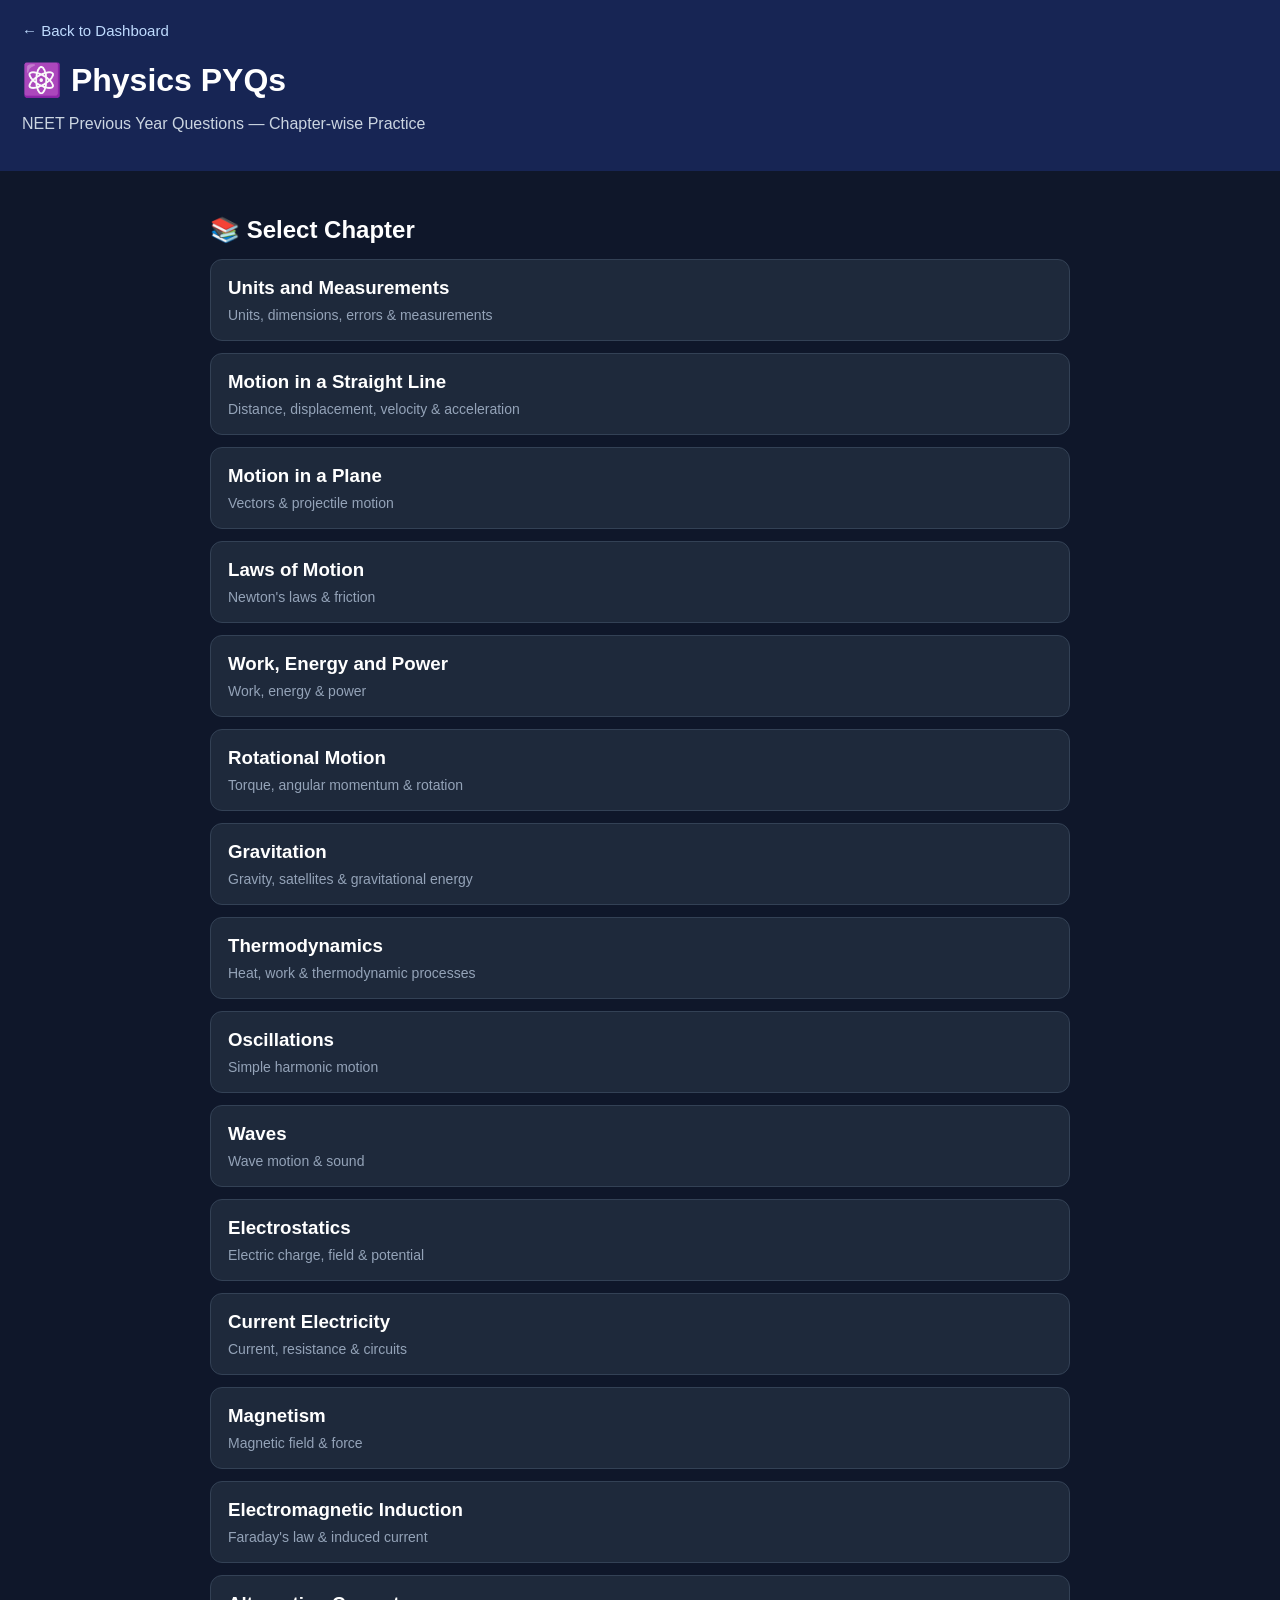
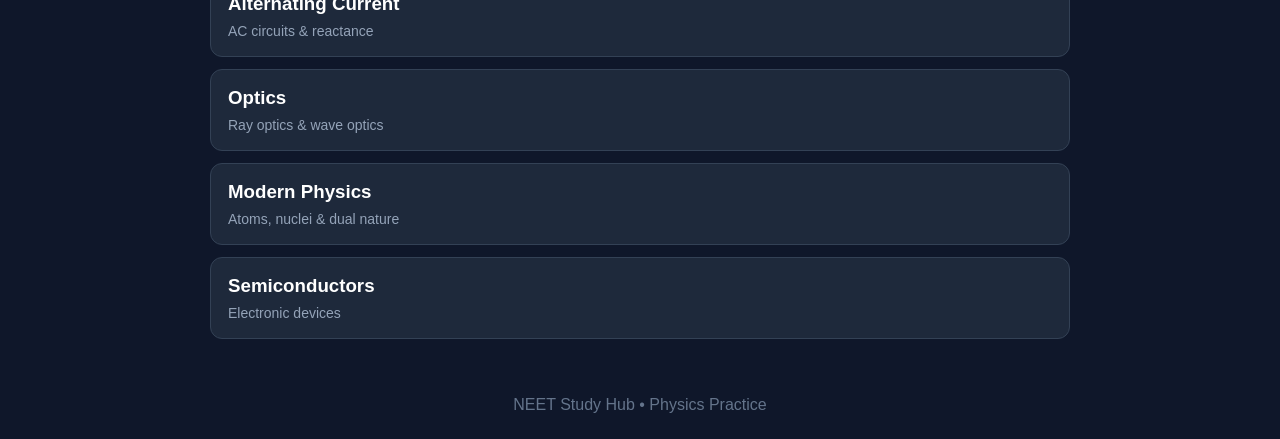
==== physics.html @ 9d65193e "Create physics.html" ====
<!DOCTYPE html>
<html lang="en">
<head>
<meta charset="UTF-8">
<meta name="viewport" content="width=device-width, initial-scale=1.0">
<title>Physics PYQs | NEET Study Hub</title>

<style>
* {
  box-sizing: border-box;
}

body {
  margin: 0;
  font-family: Arial, sans-serif;
  background: #0f172a;
  color: white;
}

header {
  padding: 22px;
  background: #172554;
}

.back {
  color: #bfdbfe;
  text-decoration: none;
  font-size: 15px;
}

header h1 {
  margin-bottom: 8px;
}

header p {
  color: #cbd5e1;
}

.container {
  padding: 20px;
  max-width: 900px;
  margin: auto;
}

.section-title {
  margin: 25px 0 15px;
}

.chapter {
  background: #1e293b;
  border: 1px solid #334155;
  border-radius: 12px;
  padding: 17px;
  margin-bottom: 12px;
  cursor: pointer;
  transition: 0.2s;
}

.chapter:hover {
  background: #29384f;
}

.chapter h3 {
  margin: 0 0 8px;
}

.chapter p {
  margin: 0;
  color: #94a3b8;
  font-size: 14px;
}

#question-area {
  display: none;
  background: #1e293b;
  border-radius: 14px;
  padding: 20px;
  margin-top: 25px;
}

button {
  background: #2563eb;
  color: white;
  border: none;
  padding: 12px 18px;
  border-radius: 8px;
  cursor: pointer;
  margin-top: 12px;
}

footer {
  text-align: center;
  color: #64748b;
  padding: 25px;
}
</style>
</head>

<body>

<header>
  <a class="back" href="index.html">← Back to Dashboard</a>
  <h1>⚛️ Physics PYQs</h1>
  <p>NEET Previous Year Questions — Chapter-wise Practice</p>
</header>

<div class="container">

  <h2 class="section-title">📚 Select Chapter</h2>

  <div class="chapter" onclick="openChapter('Units and Measurements')">
    <h3>Units and Measurements</h3>
    <p>Units, dimensions, errors & measurements</p>
  </div>

  <div class="chapter" onclick="openChapter('Motion in a Straight Line')">
    <h3>Motion in a Straight Line</h3>
    <p>Distance, displacement, velocity & acceleration</p>
  </div>

  <div class="chapter" onclick="openChapter('Motion in a Plane')">
    <h3>Motion in a Plane</h3>
    <p>Vectors & projectile motion</p>
  </div>

  <div class="chapter" onclick="openChapter('Laws of Motion')">
    <h3>Laws of Motion</h3>
    <p>Newton's laws & friction</p>
  </div>

  <div class="chapter" onclick="openChapter('Work Energy and Power')">
    <h3>Work, Energy and Power</h3>
    <p>Work, energy & power</p>
  </div>

  <div class="chapter" onclick="openChapter('Rotational Motion')">
    <h3>Rotational Motion</h3>
    <p>Torque, angular momentum & rotation</p>
  </div>

  <div class="chapter" onclick="openChapter('Gravitation')">
    <h3>Gravitation</h3>
    <p>Gravity, satellites & gravitational energy</p>
  </div>

  <div class="chapter" onclick="openChapter('Thermodynamics')">
    <h3>Thermodynamics</h3>
    <p>Heat, work & thermodynamic processes</p>
  </div>

  <div class="chapter" onclick="openChapter('Oscillations')">
    <h3>Oscillations</h3>
    <p>Simple harmonic motion</p>
  </div>

  <div class="chapter" onclick="openChapter('Waves')">
    <h3>Waves</h3>
    <p>Wave motion & sound</p>
  </div>

  <div class="chapter" onclick="openChapter('Electrostatics')">
    <h3>Electrostatics</h3>
    <p>Electric charge, field & potential</p>
  </div>

  <div class="chapter" onclick="openChapter('Current Electricity')">
    <h3>Current Electricity</h3>
    <p>Current, resistance & circuits</p>
  </div>

  <div class="chapter" onclick="openChapter('Magnetism')">
    <h3>Magnetism</h3>
    <p>Magnetic field & force</p>
  </div>

  <div class="chapter" onclick="openChapter('Electromagnetic Induction')">
    <h3>Electromagnetic Induction</h3>
    <p>Faraday's law & induced current</p>
  </div>

  <div class="chapter" onclick="openChapter('Alternating Current')">
    <h3>Alternating Current</h3>
    <p>AC circuits & reactance</p>
  </div>

  <div class="chapter" onclick="openChapter('Optics')">
    <h3>Optics</h3>
    <p>Ray optics & wave optics</p>
  </div>

  <div class="chapter" onclick="openChapter('Modern Physics')">
    <h3>Modern Physics</h3>
    <p>Atoms, nuclei & dual nature</p>
  </div>

  <div class="chapter" onclick="openChapter('Semiconductors')">
    <h3>Semiconductors</h3>
    <p>Electronic devices</p>
  </div>

  <div id="question-area">
    <h2 id="selected-chapter"></h2>
    <p id="chapter-message">
      Questions for this chapter will be added here.
    </p>
    <button onclick="hideChapter()">← Back to Chapters</button>
  </div>

</div>

<footer>
  NEET Study Hub • Physics Practice
</footer>

<script>
function openChapter(chapter) {
  document.getElementById("question-area").style.display = "block";
  document.getElementById("selected-chapter").innerText = chapter;
  document.getElementById("chapter-message").innerText =
    "PYQs and MCQ practice for " + chapter +
    " will be added here.";
  document.getElementById("question-area").scrollIntoView({
    behavior: "smooth"
  });
}

function hideChapter() {
  document.getElementById("question-area").style.display = "none";
}
</script>

</body>
</html>
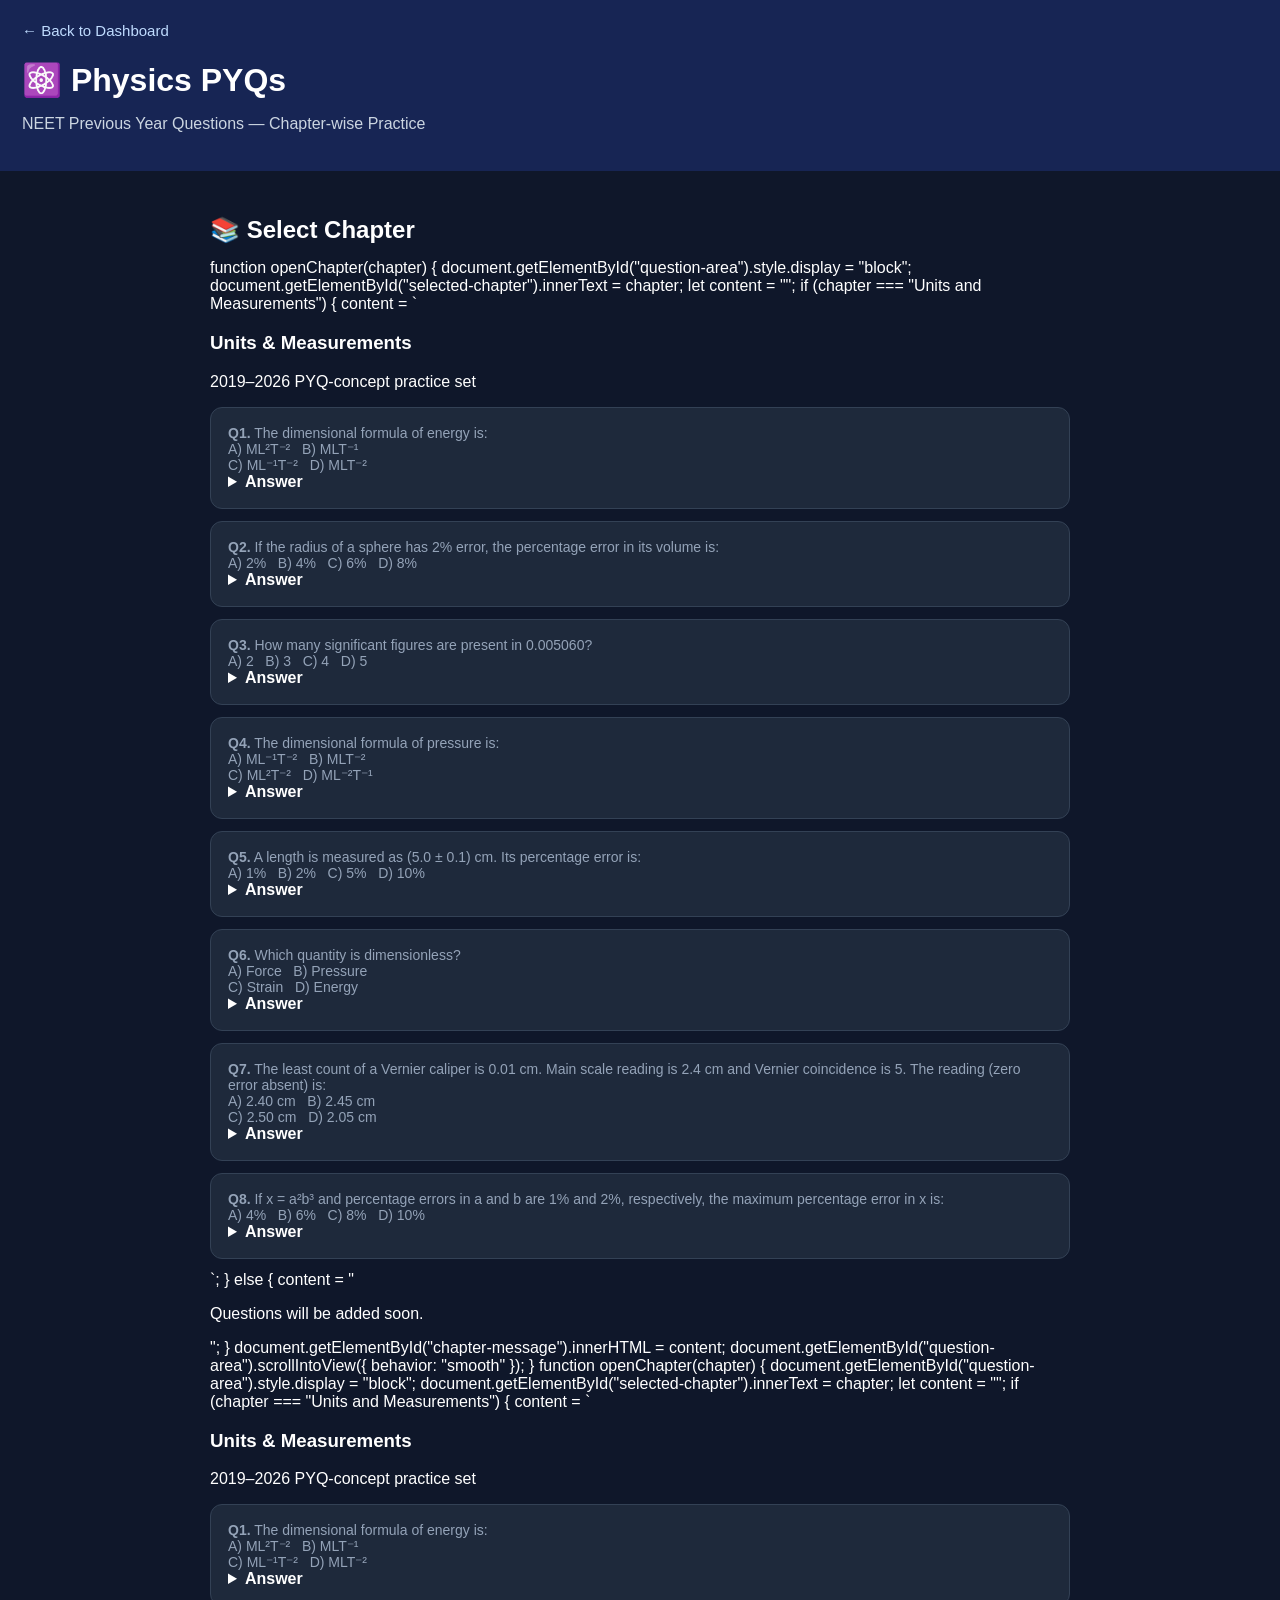
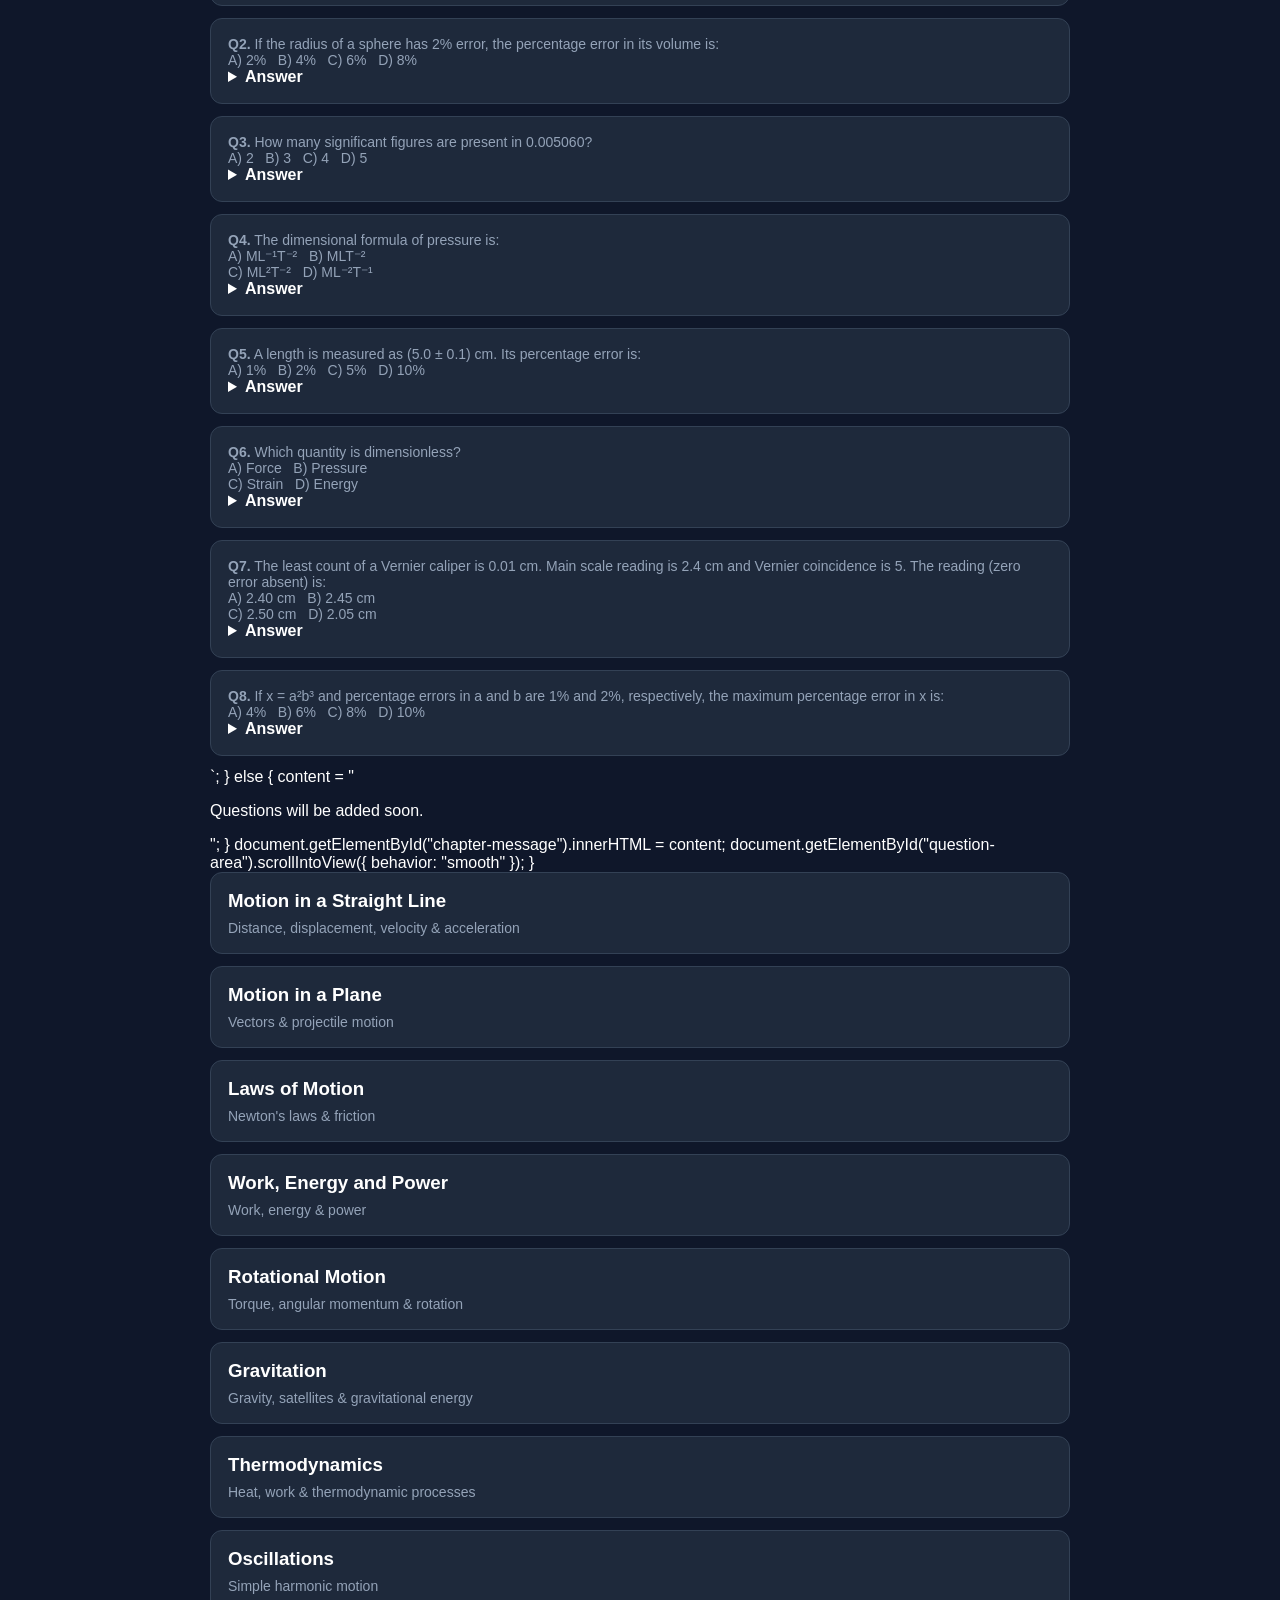
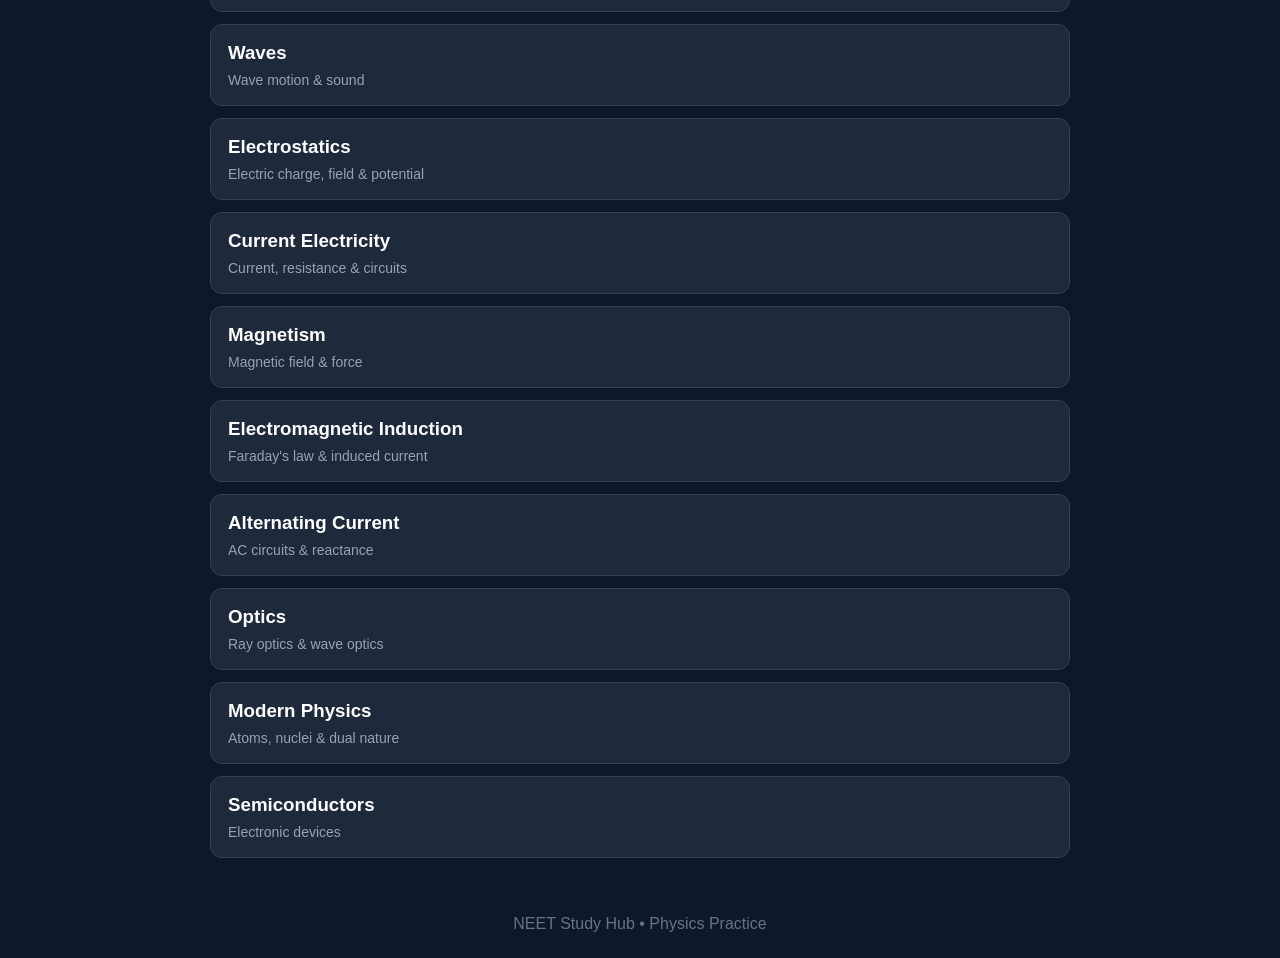
==== commit 056a07ca: "Update physics.html" ====
--- a/physics.html
+++ b/physics.html
@@ -108,11 +108,150 @@
 
   <h2 class="section-title">📚 Select Chapter</h2>
 
-  <div class="chapter" onclick="openChapter('Units and Measurements')">
-    <h3>Units and Measurements</h3>
-    <p>Units, dimensions, errors & measurements</p>
-  </div>
-
+  function openChapter(chapter) {
+  document.getElementById("question-area").style.display = "block";
+  document.getElementById("selected-chapter").innerText = chapter;
+
+  let content = "";
+
+  if (chapter === "Units and Measurements") {
+    content = `
+      <h3>Units & Measurements</h3>
+      <p>2019–2026 PYQ-concept practice set</p>
+
+      <div class="chapter">
+        <p><b>Q1.</b> The dimensional formula of energy is:</p>
+        <p>A) ML²T⁻² &nbsp; B) MLT⁻¹<br>
+        C) ML⁻¹T⁻² &nbsp; D) MLT⁻²</p>
+        <details><summary><b>Answer</b></summary><p>A) ML²T⁻²</p></details>
+      </div>
+
+      <div class="chapter">
+        <p><b>Q2.</b> If the radius of a sphere has 2% error, the percentage error in its volume is:</p>
+        <p>A) 2% &nbsp; B) 4% &nbsp; C) 6% &nbsp; D) 8%</p>
+        <details><summary><b>Answer</b></summary><p>C) 6%</p></details>
+      </div>
+
+      <div class="chapter">
+        <p><b>Q3.</b> How many significant figures are present in 0.005060?</p>
+        <p>A) 2 &nbsp; B) 3 &nbsp; C) 4 &nbsp; D) 5</p>
+        <details><summary><b>Answer</b></summary><p>C) 4</p></details>
+      </div>
+
+      <div class="chapter">
+        <p><b>Q4.</b> The dimensional formula of pressure is:</p>
+        <p>A) ML⁻¹T⁻² &nbsp; B) MLT⁻²<br>
+        C) ML²T⁻² &nbsp; D) ML⁻²T⁻¹</p>
+        <details><summary><b>Answer</b></summary><p>A) ML⁻¹T⁻²</p></details>
+      </div>
+
+      <div class="chapter">
+        <p><b>Q5.</b> A length is measured as (5.0 ± 0.1) cm. Its percentage error is:</p>
+        <p>A) 1% &nbsp; B) 2% &nbsp; C) 5% &nbsp; D) 10%</p>
+        <details><summary><b>Answer</b></summary><p>B) 2%</p></details>
+      </div>
+
+      <div class="chapter">
+        <p><b>Q6.</b> Which quantity is dimensionless?</p>
+        <p>A) Force &nbsp; B) Pressure<br>
+        C) Strain &nbsp; D) Energy</p>
+        <details><summary><b>Answer</b></summary><p>C) Strain</p></details>
+      </div>
+
+      <div class="chapter">
+        <p><b>Q7.</b> The least count of a Vernier caliper is 0.01 cm. Main scale reading is 2.4 cm and Vernier coincidence is 5. The reading (zero error absent) is:</p>
+        <p>A) 2.40 cm &nbsp; B) 2.45 cm<br>
+        C) 2.50 cm &nbsp; D) 2.05 cm</p>
+        <details><summary><b>Answer</b></summary><p>B) 2.45 cm</p></details>
+      </div>
+
+      <div class="chapter">
+        <p><b>Q8.</b> If x = a²b³ and percentage errors in a and b are 1% and 2%, respectively, the maximum percentage error in x is:</p>
+        <p>A) 4% &nbsp; B) 6% &nbsp; C) 8% &nbsp; D) 10%</p>
+        <details><summary><b>Answer</b></summary><p>B) 8%</p></details>
+      </div>
+    `;
+  } else {
+    content = "<p>Questions will be added soon.</p>";
+  }
+
+  document.getElementById("chapter-message").innerHTML = content;
+  document.getElementById("question-area").scrollIntoView({
+    behavior: "smooth"
+  });
+}
+function openChapter(chapter) {
+  document.getElementById("question-area").style.display = "block";
+  document.getElementById("selected-chapter").innerText = chapter;
+
+  let content = "";
+
+  if (chapter === "Units and Measurements") {
+    content = `
+      <h3>Units & Measurements</h3>
+      <p>2019–2026 PYQ-concept practice set</p>
+
+      <div class="chapter">
+        <p><b>Q1.</b> The dimensional formula of energy is:</p>
+        <p>A) ML²T⁻² &nbsp; B) MLT⁻¹<br>
+        C) ML⁻¹T⁻² &nbsp; D) MLT⁻²</p>
+        <details><summary><b>Answer</b></summary><p>A) ML²T⁻²</p></details>
+      </div>
+
+      <div class="chapter">
+        <p><b>Q2.</b> If the radius of a sphere has 2% error, the percentage error in its volume is:</p>
+        <p>A) 2% &nbsp; B) 4% &nbsp; C) 6% &nbsp; D) 8%</p>
+        <details><summary><b>Answer</b></summary><p>C) 6%</p></details>
+      </div>
+
+      <div class="chapter">
+        <p><b>Q3.</b> How many significant figures are present in 0.005060?</p>
+        <p>A) 2 &nbsp; B) 3 &nbsp; C) 4 &nbsp; D) 5</p>
+        <details><summary><b>Answer</b></summary><p>C) 4</p></details>
+      </div>
+
+      <div class="chapter">
+        <p><b>Q4.</b> The dimensional formula of pressure is:</p>
+        <p>A) ML⁻¹T⁻² &nbsp; B) MLT⁻²<br>
+        C) ML²T⁻² &nbsp; D) ML⁻²T⁻¹</p>
+        <details><summary><b>Answer</b></summary><p>A) ML⁻¹T⁻²</p></details>
+      </div>
+
+      <div class="chapter">
+        <p><b>Q5.</b> A length is measured as (5.0 ± 0.1) cm. Its percentage error is:</p>
+        <p>A) 1% &nbsp; B) 2% &nbsp; C) 5% &nbsp; D) 10%</p>
+        <details><summary><b>Answer</b></summary><p>B) 2%</p></details>
+      </div>
+
+      <div class="chapter">
+        <p><b>Q6.</b> Which quantity is dimensionless?</p>
+        <p>A) Force &nbsp; B) Pressure<br>
+        C) Strain &nbsp; D) Energy</p>
+        <details><summary><b>Answer</b></summary><p>C) Strain</p></details>
+      </div>
+
+      <div class="chapter">
+        <p><b>Q7.</b> The least count of a Vernier caliper is 0.01 cm. Main scale reading is 2.4 cm and Vernier coincidence is 5. The reading (zero error absent) is:</p>
+        <p>A) 2.40 cm &nbsp; B) 2.45 cm<br>
+        C) 2.50 cm &nbsp; D) 2.05 cm</p>
+        <details><summary><b>Answer</b></summary><p>B) 2.45 cm</p></details>
+      </div>
+
+      <div class="chapter">
+        <p><b>Q8.</b> If x = a²b³ and percentage errors in a and b are 1% and 2%, respectively, the maximum percentage error in x is:</p>
+        <p>A) 4% &nbsp; B) 6% &nbsp; C) 8% &nbsp; D) 10%</p>
+        <details><summary><b>Answer</b></summary><p>B) 8%</p></details>
+      </div>
+    `;
+  } else {
+    content = "<p>Questions will be added soon.</p>";
+  }
+
+  document.getElementById("chapter-message").innerHTML = content;
+  document.getElementById("question-area").scrollIntoView({
+    behavior: "smooth"
+  });
+}
   <div class="chapter" onclick="openChapter('Motion in a Straight Line')">
     <h3>Motion in a Straight Line</h3>
     <p>Distance, displacement, velocity & acceleration</p>
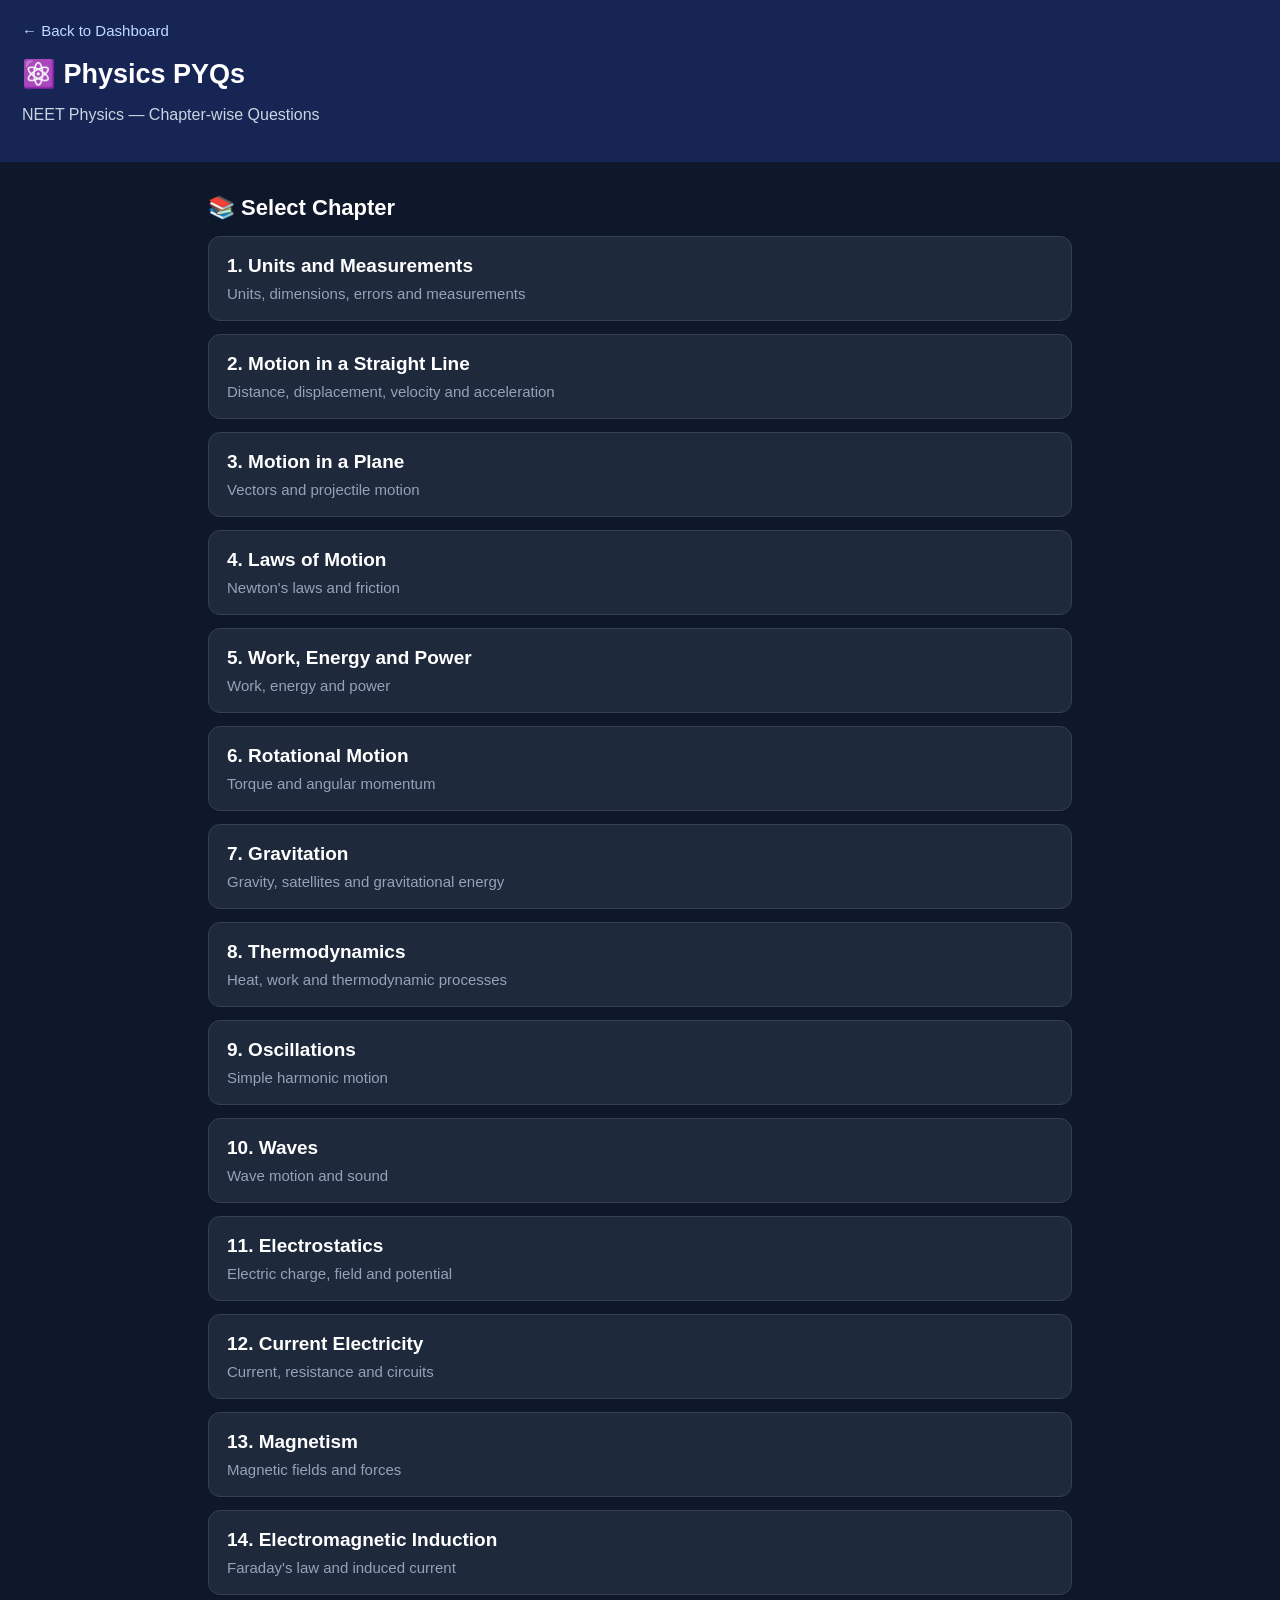
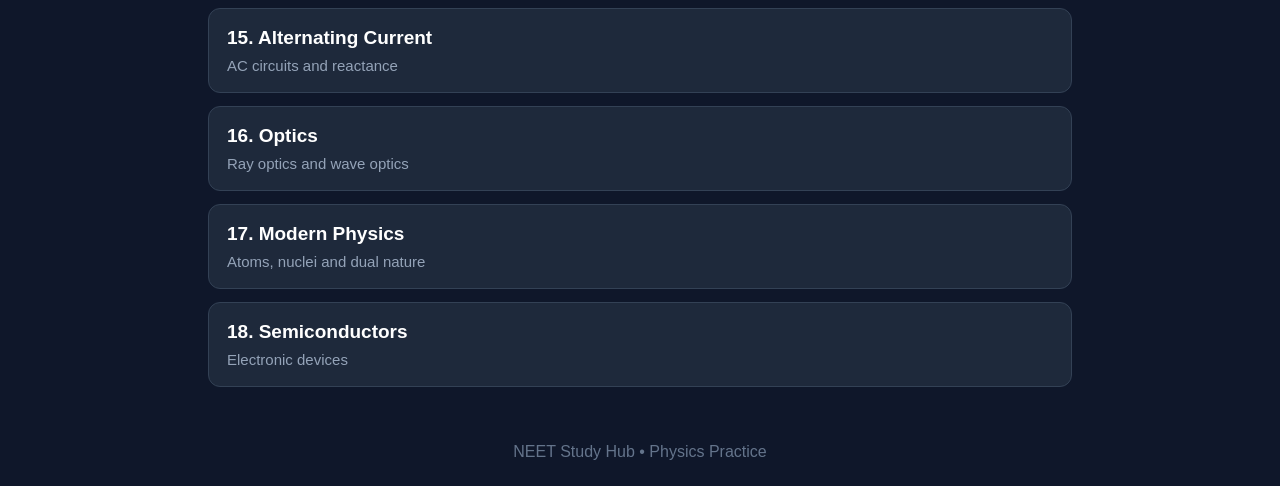
==== commit d74405c2: "Update physics.html" ====
--- a/physics.html
+++ b/physics.html
@@ -1,3 +1,4 @@
+
 <!DOCTYPE html>
 <html lang="en">
 <head>
@@ -30,6 +31,7 @@
 
 header h1 {
   margin-bottom: 8px;
+  font-size: 27px;
 }
 
 header p {
@@ -37,55 +39,95 @@
 }
 
 .container {
-  padding: 20px;
+  padding: 18px;
   max-width: 900px;
   margin: auto;
 }
 
 .section-title {
-  margin: 25px 0 15px;
-}
-
-.chapter {
+  margin: 15px 0;
+  font-size: 22px;
+}
+
+.chapter-card {
   background: #1e293b;
   border: 1px solid #334155;
   border-radius: 12px;
-  padding: 17px;
-  margin-bottom: 12px;
+  padding: 18px;
+  margin-bottom: 13px;
   cursor: pointer;
   transition: 0.2s;
 }
 
-.chapter:hover {
+.chapter-card:hover {
   background: #29384f;
 }
 
-.chapter h3 {
+.chapter-card h3 {
   margin: 0 0 8px;
-}
-
-.chapter p {
+  font-size: 19px;
+}
+
+.chapter-card p {
   margin: 0;
   color: #94a3b8;
-  font-size: 14px;
+  font-size: 15px;
 }
 
 #question-area {
   display: none;
+  margin-top: 10px;
+}
+
+.question-card {
   background: #1e293b;
-  border-radius: 14px;
-  padding: 20px;
-  margin-top: 25px;
+  border: 1px solid #334155;
+  border-radius: 13px;
+  padding: 19px;
+  margin-bottom: 16px;
+}
+
+.question-text {
+  font-size: 19px;
+  line-height: 1.6;
+  margin: 0 0 14px;
+}
+
+.options {
+  font-size: 18px;
+  line-height: 1.85;
+  color: #e2e8f0;
+}
+
+details {
+  margin-top: 17px;
+  border-top: 1px solid #475569;
+  padding-top: 13px;
+}
+
+summary {
+  cursor: pointer;
+  color: #93c5fd;
+  font-size: 18px;
+  font-weight: bold;
+}
+
+.answer {
+  font-size: 18px;
+  margin-top: 12px;
+  color: #86efac;
+  line-height: 1.5;
 }
 
 button {
   background: #2563eb;
   color: white;
   border: none;
-  padding: 12px 18px;
+  padding: 13px 18px;
   border-radius: 8px;
   cursor: pointer;
-  margin-top: 12px;
+  font-size: 16px;
+  margin-bottom: 17px;
 }
 
 footer {
@@ -93,6 +135,20 @@
   color: #64748b;
   padding: 25px;
 }
+
+@media (max-width: 600px) {
+  .question-text {
+    font-size: 19px;
+  }
+
+  .options {
+    font-size: 18px;
+  }
+
+  .chapter-card h3 {
+    font-size: 18px;
+  }
+}
 </style>
 </head>
 
@@ -101,248 +157,113 @@
 <header>
   <a class="back" href="index.html">← Back to Dashboard</a>
   <h1>⚛️ Physics PYQs</h1>
-  <p>NEET Previous Year Questions — Chapter-wise Practice</p>
+  <p>NEET Physics — Chapter-wise Questions</p>
 </header>
 
 <div class="container">
 
-  <h2 class="section-title">📚 Select Chapter</h2>
-
-  function openChapter(chapter) {
-  document.getElementById("question-area").style.display = "block";
-  document.getElementById("selected-chapter").innerText = chapter;
-
-  let content = "";
-
-  if (chapter === "Units and Measurements") {
-    content = `
-      <h3>Units & Measurements</h3>
-      <p>2019–2026 PYQ-concept practice set</p>
-
-      <div class="chapter">
-        <p><b>Q1.</b> The dimensional formula of energy is:</p>
-        <p>A) ML²T⁻² &nbsp; B) MLT⁻¹<br>
-        C) ML⁻¹T⁻² &nbsp; D) MLT⁻²</p>
-        <details><summary><b>Answer</b></summary><p>A) ML²T⁻²</p></details>
-      </div>
-
-      <div class="chapter">
-        <p><b>Q2.</b> If the radius of a sphere has 2% error, the percentage error in its volume is:</p>
-        <p>A) 2% &nbsp; B) 4% &nbsp; C) 6% &nbsp; D) 8%</p>
-        <details><summary><b>Answer</b></summary><p>C) 6%</p></details>
-      </div>
-
-      <div class="chapter">
-        <p><b>Q3.</b> How many significant figures are present in 0.005060?</p>
-        <p>A) 2 &nbsp; B) 3 &nbsp; C) 4 &nbsp; D) 5</p>
-        <details><summary><b>Answer</b></summary><p>C) 4</p></details>
-      </div>
-
-      <div class="chapter">
-        <p><b>Q4.</b> The dimensional formula of pressure is:</p>
-        <p>A) ML⁻¹T⁻² &nbsp; B) MLT⁻²<br>
-        C) ML²T⁻² &nbsp; D) ML⁻²T⁻¹</p>
-        <details><summary><b>Answer</b></summary><p>A) ML⁻¹T⁻²</p></details>
-      </div>
-
-      <div class="chapter">
-        <p><b>Q5.</b> A length is measured as (5.0 ± 0.1) cm. Its percentage error is:</p>
-        <p>A) 1% &nbsp; B) 2% &nbsp; C) 5% &nbsp; D) 10%</p>
-        <details><summary><b>Answer</b></summary><p>B) 2%</p></details>
-      </div>
-
-      <div class="chapter">
-        <p><b>Q6.</b> Which quantity is dimensionless?</p>
-        <p>A) Force &nbsp; B) Pressure<br>
-        C) Strain &nbsp; D) Energy</p>
-        <details><summary><b>Answer</b></summary><p>C) Strain</p></details>
-      </div>
-
-      <div class="chapter">
-        <p><b>Q7.</b> The least count of a Vernier caliper is 0.01 cm. Main scale reading is 2.4 cm and Vernier coincidence is 5. The reading (zero error absent) is:</p>
-        <p>A) 2.40 cm &nbsp; B) 2.45 cm<br>
-        C) 2.50 cm &nbsp; D) 2.05 cm</p>
-        <details><summary><b>Answer</b></summary><p>B) 2.45 cm</p></details>
-      </div>
-
-      <div class="chapter">
-        <p><b>Q8.</b> If x = a²b³ and percentage errors in a and b are 1% and 2%, respectively, the maximum percentage error in x is:</p>
-        <p>A) 4% &nbsp; B) 6% &nbsp; C) 8% &nbsp; D) 10%</p>
-        <details><summary><b>Answer</b></summary><p>B) 8%</p></details>
-      </div>
-    `;
-  } else {
-    content = "<p>Questions will be added soon.</p>";
-  }
-
-  document.getElementById("chapter-message").innerHTML = content;
-  document.getElementById("question-area").scrollIntoView({
-    behavior: "smooth"
-  });
-}
-function openChapter(chapter) {
-  document.getElementById("question-area").style.display = "block";
-  document.getElementById("selected-chapter").innerText = chapter;
-
-  let content = "";
-
-  if (chapter === "Units and Measurements") {
-    content = `
-      <h3>Units & Measurements</h3>
-      <p>2019–2026 PYQ-concept practice set</p>
-
-      <div class="chapter">
-        <p><b>Q1.</b> The dimensional formula of energy is:</p>
-        <p>A) ML²T⁻² &nbsp; B) MLT⁻¹<br>
-        C) ML⁻¹T⁻² &nbsp; D) MLT⁻²</p>
-        <details><summary><b>Answer</b></summary><p>A) ML²T⁻²</p></details>
-      </div>
-
-      <div class="chapter">
-        <p><b>Q2.</b> If the radius of a sphere has 2% error, the percentage error in its volume is:</p>
-        <p>A) 2% &nbsp; B) 4% &nbsp; C) 6% &nbsp; D) 8%</p>
-        <details><summary><b>Answer</b></summary><p>C) 6%</p></details>
-      </div>
-
-      <div class="chapter">
-        <p><b>Q3.</b> How many significant figures are present in 0.005060?</p>
-        <p>A) 2 &nbsp; B) 3 &nbsp; C) 4 &nbsp; D) 5</p>
-        <details><summary><b>Answer</b></summary><p>C) 4</p></details>
-      </div>
-
-      <div class="chapter">
-        <p><b>Q4.</b> The dimensional formula of pressure is:</p>
-        <p>A) ML⁻¹T⁻² &nbsp; B) MLT⁻²<br>
-        C) ML²T⁻² &nbsp; D) ML⁻²T⁻¹</p>
-        <details><summary><b>Answer</b></summary><p>A) ML⁻¹T⁻²</p></details>
-      </div>
-
-      <div class="chapter">
-        <p><b>Q5.</b> A length is measured as (5.0 ± 0.1) cm. Its percentage error is:</p>
-        <p>A) 1% &nbsp; B) 2% &nbsp; C) 5% &nbsp; D) 10%</p>
-        <details><summary><b>Answer</b></summary><p>B) 2%</p></details>
-      </div>
-
-      <div class="chapter">
-        <p><b>Q6.</b> Which quantity is dimensionless?</p>
-        <p>A) Force &nbsp; B) Pressure<br>
-        C) Strain &nbsp; D) Energy</p>
-        <details><summary><b>Answer</b></summary><p>C) Strain</p></details>
-      </div>
-
-      <div class="chapter">
-        <p><b>Q7.</b> The least count of a Vernier caliper is 0.01 cm. Main scale reading is 2.4 cm and Vernier coincidence is 5. The reading (zero error absent) is:</p>
-        <p>A) 2.40 cm &nbsp; B) 2.45 cm<br>
-        C) 2.50 cm &nbsp; D) 2.05 cm</p>
-        <details><summary><b>Answer</b></summary><p>B) 2.45 cm</p></details>
-      </div>
-
-      <div class="chapter">
-        <p><b>Q8.</b> If x = a²b³ and percentage errors in a and b are 1% and 2%, respectively, the maximum percentage error in x is:</p>
-        <p>A) 4% &nbsp; B) 6% &nbsp; C) 8% &nbsp; D) 10%</p>
-        <details><summary><b>Answer</b></summary><p>B) 8%</p></details>
-      </div>
-    `;
-  } else {
-    content = "<p>Questions will be added soon.</p>";
-  }
-
-  document.getElementById("chapter-message").innerHTML = content;
-  document.getElementById("question-area").scrollIntoView({
-    behavior: "smooth"
-  });
-}
-  <div class="chapter" onclick="openChapter('Motion in a Straight Line')">
-    <h3>Motion in a Straight Line</h3>
-    <p>Distance, displacement, velocity & acceleration</p>
+  <!-- CHAPTER LIST -->
+  <div id="chapter-list">
+    <h2 class="section-title">📚 Select Chapter</h2>
+
+    <div class="chapter-card" onclick="openChapter('Units and Measurements')">
+      <h3>1. Units and Measurements</h3>
+      <p>Units, dimensions, errors and measurements</p>
+    </div>
+
+    <div class="chapter-card" onclick="openChapter('Motion in a Straight Line')">
+      <h3>2. Motion in a Straight Line</h3>
+      <p>Distance, displacement, velocity and acceleration</p>
+    </div>
+
+    <div class="chapter-card" onclick="openChapter('Motion in a Plane')">
+      <h3>3. Motion in a Plane</h3>
+      <p>Vectors and projectile motion</p>
+    </div>
+
+    <div class="chapter-card" onclick="openChapter('Laws of Motion')">
+      <h3>4. Laws of Motion</h3>
+      <p>Newton's laws and friction</p>
+    </div>
+
+    <div class="chapter-card" onclick="openChapter('Work Energy and Power')">
+      <h3>5. Work, Energy and Power</h3>
+      <p>Work, energy and power</p>
+    </div>
+
+    <div class="chapter-card" onclick="openChapter('Rotational Motion')">
+      <h3>6. Rotational Motion</h3>
+      <p>Torque and angular momentum</p>
+    </div>
+
+    <div class="chapter-card" onclick="openChapter('Gravitation')">
+      <h3>7. Gravitation</h3>
+      <p>Gravity, satellites and gravitational energy</p>
+    </div>
+
+    <div class="chapter-card" onclick="openChapter('Thermodynamics')">
+      <h3>8. Thermodynamics</h3>
+      <p>Heat, work and thermodynamic processes</p>
+    </div>
+
+    <div class="chapter-card" onclick="openChapter('Oscillations')">
+      <h3>9. Oscillations</h3>
+      <p>Simple harmonic motion</p>
+    </div>
+
+    <div class="chapter-card" onclick="openChapter('Waves')">
+      <h3>10. Waves</h3>
+      <p>Wave motion and sound</p>
+    </div>
+
+    <div class="chapter-card" onclick="openChapter('Electrostatics')">
+      <h3>11. Electrostatics</h3>
+      <p>Electric charge, field and potential</p>
+    </div>
+
+    <div class="chapter-card" onclick="openChapter('Current Electricity')">
+      <h3>12. Current Electricity</h3>
+      <p>Current, resistance and circuits</p>
+    </div>
+
+    <div class="chapter-card" onclick="openChapter('Magnetism')">
+      <h3>13. Magnetism</h3>
+      <p>Magnetic fields and forces</p>
+    </div>
+
+    <div class="chapter-card" onclick="openChapter('Electromagnetic Induction')">
+      <h3>14. Electromagnetic Induction</h3>
+      <p>Faraday's law and induced current</p>
+    </div>
+
+    <div class="chapter-card" onclick="openChapter('Alternating Current')">
+      <h3>15. Alternating Current</h3>
+      <p>AC circuits and reactance</p>
+    </div>
+
+    <div class="chapter-card" onclick="openChapter('Optics')">
+      <h3>16. Optics</h3>
+      <p>Ray optics and wave optics</p>
+    </div>
+
+    <div class="chapter-card" onclick="openChapter('Modern Physics')">
+      <h3>17. Modern Physics</h3>
+      <p>Atoms, nuclei and dual nature</p>
+    </div>
+
+    <div class="chapter-card" onclick="openChapter('Semiconductors')">
+      <h3>18. Semiconductors</h3>
+      <p>Electronic devices</p>
+    </div>
   </div>
 
-  <div class="chapter" onclick="openChapter('Motion in a Plane')">
-    <h3>Motion in a Plane</h3>
-    <p>Vectors & projectile motion</p>
-  </div>
-
-  <div class="chapter" onclick="openChapter('Laws of Motion')">
-    <h3>Laws of Motion</h3>
-    <p>Newton's laws & friction</p>
-  </div>
-
-  <div class="chapter" onclick="openChapter('Work Energy and Power')">
-    <h3>Work, Energy and Power</h3>
-    <p>Work, energy & power</p>
-  </div>
-
-  <div class="chapter" onclick="openChapter('Rotational Motion')">
-    <h3>Rotational Motion</h3>
-    <p>Torque, angular momentum & rotation</p>
-  </div>
-
-  <div class="chapter" onclick="openChapter('Gravitation')">
-    <h3>Gravitation</h3>
-    <p>Gravity, satellites & gravitational energy</p>
-  </div>
-
-  <div class="chapter" onclick="openChapter('Thermodynamics')">
-    <h3>Thermodynamics</h3>
-    <p>Heat, work & thermodynamic processes</p>
-  </div>
-
-  <div class="chapter" onclick="openChapter('Oscillations')">
-    <h3>Oscillations</h3>
-    <p>Simple harmonic motion</p>
-  </div>
-
-  <div class="chapter" onclick="openChapter('Waves')">
-    <h3>Waves</h3>
-    <p>Wave motion & sound</p>
-  </div>
-
-  <div class="chapter" onclick="openChapter('Electrostatics')">
-    <h3>Electrostatics</h3>
-    <p>Electric charge, field & potential</p>
-  </div>
-
-  <div class="chapter" onclick="openChapter('Current Electricity')">
-    <h3>Current Electricity</h3>
-    <p>Current, resistance & circuits</p>
-  </div>
-
-  <div class="chapter" onclick="openChapter('Magnetism')">
-    <h3>Magnetism</h3>
-    <p>Magnetic field & force</p>
-  </div>
-
-  <div class="chapter" onclick="openChapter('Electromagnetic Induction')">
-    <h3>Electromagnetic Induction</h3>
-    <p>Faraday's law & induced current</p>
-  </div>
-
-  <div class="chapter" onclick="openChapter('Alternating Current')">
-    <h3>Alternating Current</h3>
-    <p>AC circuits & reactance</p>
-  </div>
-
-  <div class="chapter" onclick="openChapter('Optics')">
-    <h3>Optics</h3>
-    <p>Ray optics & wave optics</p>
-  </div>
-
-  <div class="chapter" onclick="openChapter('Modern Physics')">
-    <h3>Modern Physics</h3>
-    <p>Atoms, nuclei & dual nature</p>
-  </div>
-
-  <div class="chapter" onclick="openChapter('Semiconductors')">
-    <h3>Semiconductors</h3>
-    <p>Electronic devices</p>
-  </div>
-
+  <!-- QUESTIONS -->
   <div id="question-area">
-    <h2 id="selected-chapter"></h2>
-    <p id="chapter-message">
-      Questions for this chapter will be added here.
-    </p>
-    <button onclick="hideChapter()">← Back to Chapters</button>
+    <button onclick="backToChapters()">← Back to Chapters</button>
+
+    <h2 id="selected-chapter" class="section-title"></h2>
+
+    <div id="question-content"></div>
   </div>
 
 </div>
@@ -352,21 +273,182 @@
 </footer>
 
 <script>
+
 function openChapter(chapter) {
+  document.getElementById("chapter-list").style.display = "none";
   document.getElementById("question-area").style.display = "block";
   document.getElementById("selected-chapter").innerText = chapter;
-  document.getElementById("chapter-message").innerText =
-    "PYQs and MCQ practice for " + chapter +
-    " will be added here.";
-  document.getElementById("question-area").scrollIntoView({
-    behavior: "smooth"
-  });
-}
-
-function hideChapter() {
+
+  let content = "";
+
+  if (chapter === "Units and Measurements") {
+
+    content = `
+      <p style="color:#94a3b8; font-size:16px;">
+        Practice questions • Answers hidden
+      </p>
+
+      <div class="question-card">
+        <p class="question-text">
+          <b>Q1.</b> The dimensional formula of energy is:
+        </p>
+        <div class="options">
+          A) ML²T⁻²<br>
+          B) MLT⁻¹<br>
+          C) ML⁻¹T⁻²<br>
+          D) MLT⁻²
+        </div>
+        <details>
+          <summary>Answer</summary>
+          <div class="answer">Correct option: A) ML²T⁻²</div>
+        </details>
+      </div>
+
+      <div class="question-card">
+        <p class="question-text">
+          <b>Q2.</b> If the radius of a sphere has 2% error, the percentage error in its volume is:
+        </p>
+        <div class="options">
+          A) 2%<br>
+          B) 4%<br>
+          C) 6%<br>
+          D) 8%
+        </div>
+        <details>
+          <summary>Answer</summary>
+          <div class="answer">Correct option: C) 6%</div>
+        </details>
+      </div>
+
+      <div class="question-card">
+        <p class="question-text">
+          <b>Q3.</b> How many significant figures are present in 0.005060?
+        </p>
+        <div class="options">
+          A) 2<br>
+          B) 3<br>
+          C) 4<br>
+          D) 5
+        </div>
+        <details>
+          <summary>Answer</summary>
+          <div class="answer">Correct option: C) 4</div>
+        </details>
+      </div>
+
+      <div class="question-card">
+        <p class="question-text">
+          <b>Q4.</b> The dimensional formula of pressure is:
+        </p>
+        <div class="options">
+          A) ML⁻¹T⁻²<br>
+          B) MLT⁻²<br>
+          C) ML²T⁻²<br>
+          D) ML⁻²T⁻¹
+        </div>
+        <details>
+          <summary>Answer</summary>
+          <div class="answer">Correct option: A) ML⁻¹T⁻²</div>
+        </details>
+      </div>
+
+      <div class="question-card">
+        <p class="question-text">
+          <b>Q5.</b> A length is measured as (5.0 ± 0.1) cm. Its percentage error is:
+        </p>
+        <div class="options">
+          A) 1%<br>
+          B) 2%<br>
+          C) 5%<br>
+          D) 10%
+        </div>
+        <details>
+          <summary>Answer</summary>
+          <div class="answer">Correct option: B) 2%</div>
+        </details>
+      </div>
+
+      <div class="question-card">
+        <p class="question-text">
+          <b>Q6.</b> Which quantity is dimensionless?
+        </p>
+        <div class="options">
+          A) Force<br>
+          B) Pressure<br>
+          C) Strain<br>
+          D) Energy
+        </div>
+        <details>
+          <summary>Answer</summary>
+          <div class="answer">Correct option: C) Strain</div>
+        </details>
+      </div>
+
+      <div class="question-card">
+        <p class="question-text">
+          <b>Q7.</b> The least count of a Vernier caliper is 0.01 cm. Main scale reading is 2.4 cm and Vernier coincidence is 5. The reading (zero error absent) is:
+        </p>
+        <div class="options">
+          A) 2.40 cm<br>
+          B) 2.45 cm<br>
+          C) 2.50 cm<br>
+          D) 2.05 cm
+        </div>
+        <details>
+          <summary>Answer</summary>
+          <div class="answer">Correct option: B) 2.45 cm</div>
+        </details>
+      </div>
+
+      <div class="question-card">
+        <p class="question-text">
+          <b>Q8.</b> If x = a²b³ and percentage errors in a and b are 1% and 2%, respectively, the maximum percentage error in x is:
+        </p>
+        <div class="options">
+          A) 4%<br>
+          B) 6%<br>
+          C) 8%<br>
+          D) 10%
+        </div>
+        <details>
+          <summary>Answer</summary>
+          <div class="answer">Correct option: C) 8%</div>
+        </details>
+      </div>
+    `;
+
+  } else {
+
+    content = `
+      <div class="question-card">
+        <p class="question-text">
+          Questions for <b>${chapter}</b> will be added here.
+        </p>
+      </div>
+    `;
+
+  }
+
+  document.getElementById("question-content").innerHTML = content;
+  window.scrollTo(0, 0);
+}
+
+function backToChapters() {
   document.getElementById("question-area").style.display = "none";
-}
+  document.getElementById("chapter-list").style.display = "block";
+  window.scrollTo(0, 0);
+}
+
 </script>
 
 </body>
 </html>
+
+
+
+  
+      
+
+  
+
+  
